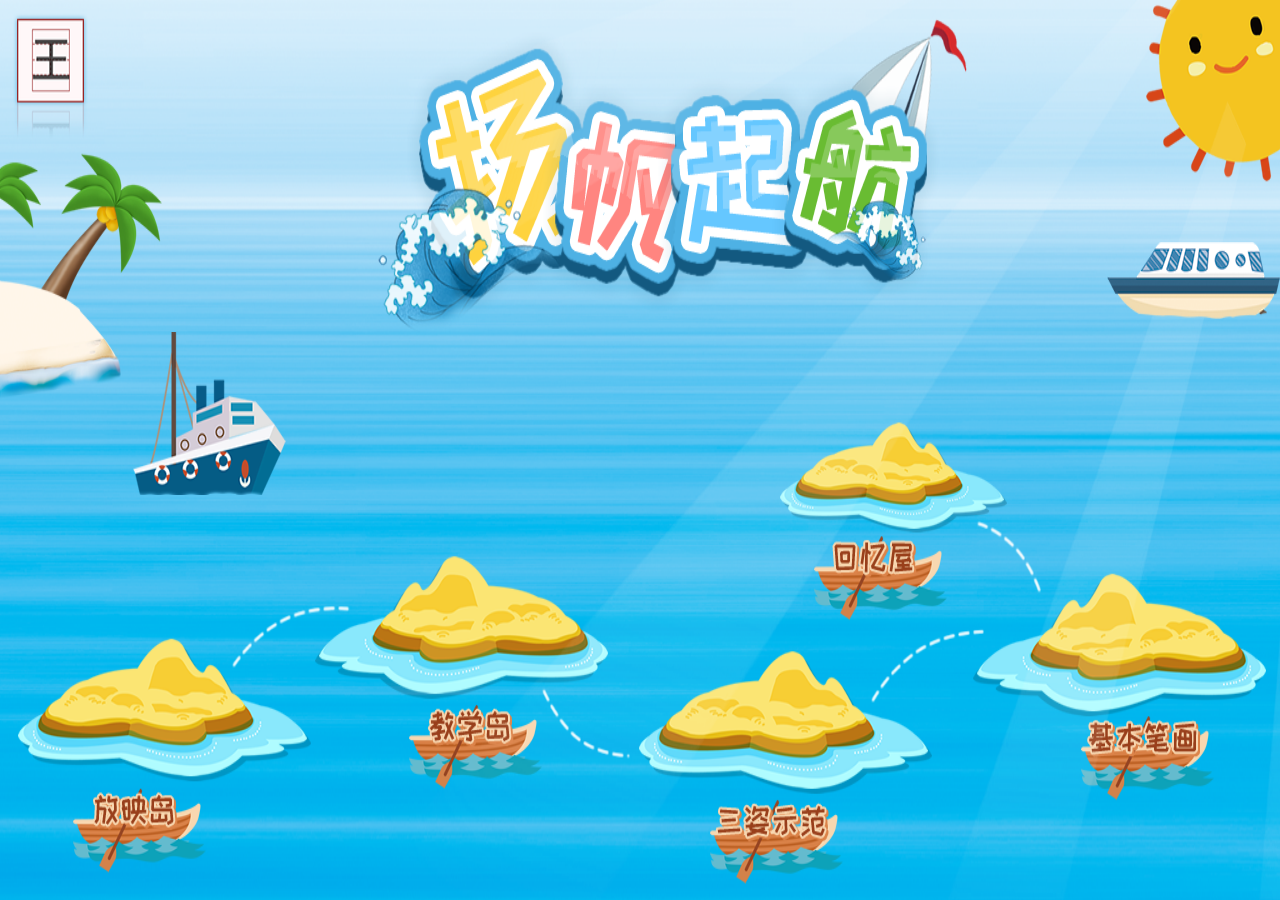
==== 4.html @ 97860fd4 "部分" ====
<!DOCTYPE html>
<html lang="en">

<head>
    <meta charset="UTF-8">
    <meta name="viewport" content="width=device-width, initial-scale=1.0">
    <meta http-equiv="X-UA-Compatible" content="ie=edge">
    <title>4</title>
    <link rel="stylesheet" href="css/reset.css">
    <link rel="stylesheet" href="css/4/index.css">

</head>

<body>
    <!-- 主体 -->
    <div id="main" class="main">
        <!-- 背景 -->
        <img src="img/4/bg.png" alt="背景" class="m_bg">
        <!-- 阳光 -->
        <img src="img/4/light.png" alt="阳光" class="m_light">
        <!-- 船 左 -->
        <img src="img/4/ship_left.png" alt="船" class="m_ship s_left">
        <!-- 船 右 -->
        <img src="img/4/ship_right.png" alt="船" class="m_ship s_right">
        <!-- 返回 -->
        <div class="m_back">
            <!-- 按钮 -->
            <img-btn src="img/4/" name="back" ></img-btn>
        </div>

    </div>
</body>
<script src="js/babel.min.js"></script>
<script src="js/vue.js"></script>
<script src="js/httpVueLoader.js"></script>
<script>
    var store = new Vue({
        el: ".main",
        components: {
            'img-btn': httpVueLoader('subunit/imgBtn.vue'),
        },
        data: {

        },
        methods: {},
    });
    console.log(1222222222)
</script>

</html>
---- css/4/index.css ----
.main .m_light {
  position: absolute;
  top: 0vh;
  left: 32.03125vw;
  width: 68.90625vw;
  height: 100vh;
  pointer-events: none;
}

.main .m_ship {
  position: absolute;
  pointer-events: none;
}

.main .m_ship.s_left {
  top: 36.94444vh;
  left: 10.39062vw;
  width: 11.95312vw;
  height: 18.05556vh;
}

.main .m_ship.s_right {
  top: 26.94444vh;
  left: 86.48438vw;
  width: 13.51562vw;
  height: 8.47222vh;
}
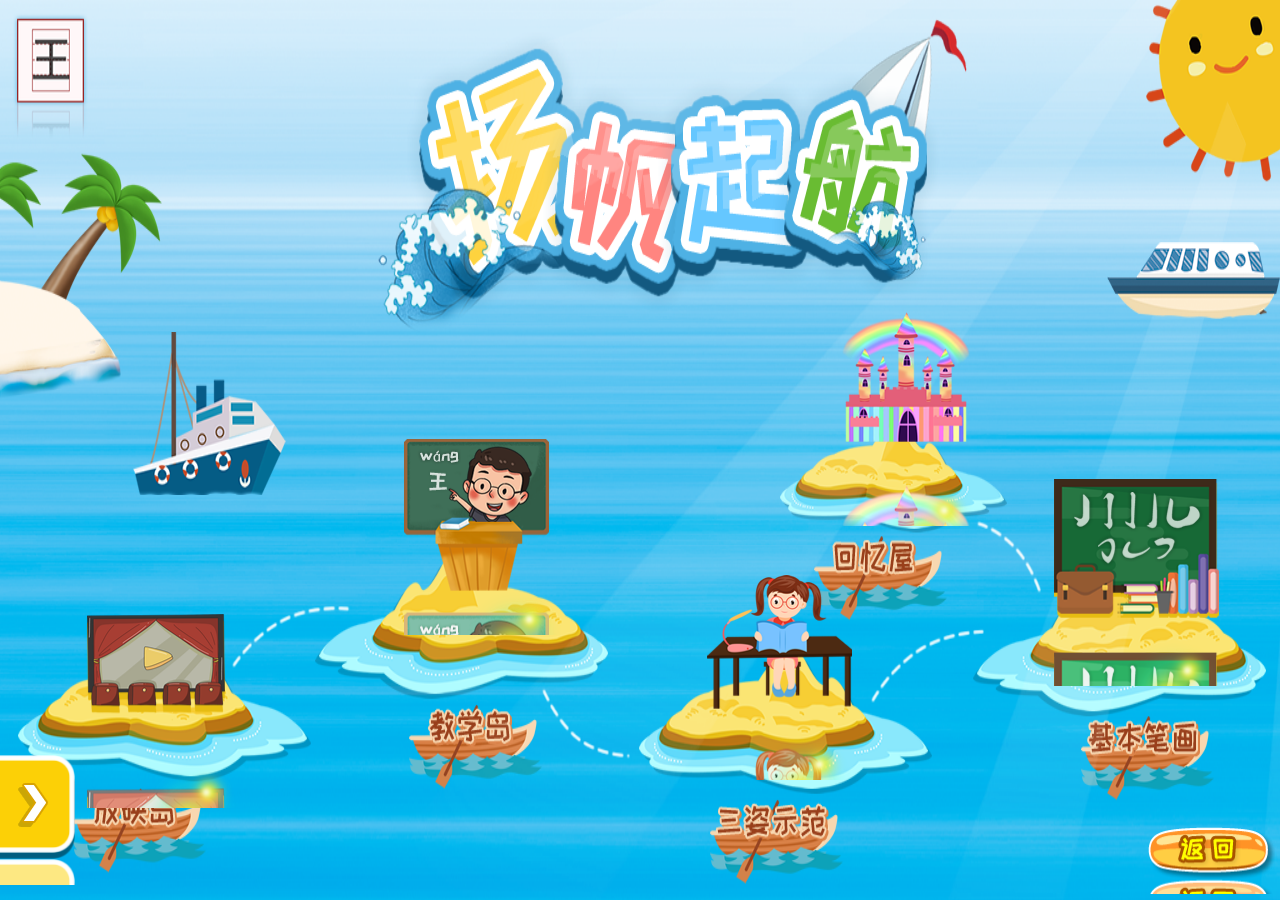
==== commit 5bb3cfff: "部分" ====
--- a/4.html
+++ b/4.html
@@ -23,11 +23,19 @@
         <!-- 船 右 -->
         <img src="img/4/ship_right.png" alt="船" class="m_ship s_right">
         <!-- 返回 -->
-        <div class="m_back">
-            <!-- 按钮 -->
-            <img-btn src="img/4/" name="back" ></img-btn>
-        </div>
-
+        <img-bg-btn class="m_back" src="img/4/back.png" height=53 name="back" @onclick="back"></img-bg-btn>
+        <!-- 侧边 -->
+        <img-bg-btn class="m_aside" src="img/4/aside.png" height=104 name="aside" @onclick="aside"></img-bg-btn>
+        <!-- 放映岛 -->
+        <img-bg-btn class="m_item i_0" src="img/4/0.png" height=174 name="0" @onclick="click"></img-bg-btn><!-- 放映岛 -->
+        <!-- 教学岛 -->
+        <img-bg-btn class="m_item i_1" src="img/4/1.png" height=174 name="1" @onclick="click"></img-bg-btn><!-- 放映岛 -->
+        <!-- 三姿示范 -->
+        <img-bg-btn class="m_item i_2" src="img/4/2.png" height=174 name="2" @onclick="click"></img-bg-btn><!-- 放映岛 -->
+        <!-- 回忆屋 -->
+        <img-bg-btn class="m_item i_3" src="img/4/3.png" height=174 name="3" @onclick="click"></img-bg-btn><!-- 放映岛 -->
+        <!-- 基本笔画 -->
+        <img-bg-btn class="m_item i_4" src="img/4/4.png" height=174 name="4" @onclick="click"></img-bg-btn>
     </div>
 </body>
 <script src="js/babel.min.js"></script>
@@ -38,13 +46,27 @@
         el: ".main",
         components: {
             'img-btn': httpVueLoader('subunit/imgBtn.vue'),
+            'img-bg-btn': httpVueLoader('subunit/imgBgBtn.vue'),
+            'gift': httpVueLoader('subunit/gift.vue'),
+
+
         },
         data: {
 
         },
-        methods: {},
+        methods: {
+            back(e) {
+                console.log('back', e)
+            },
+            aside(e) {
+                console.log('aside', e)
+
+            },
+            click(e) {
+                console.log('click', e)
+            }
+        },
     });
-    console.log(1222222222)
 </script>
 
 </html>--- a/css/4/index.css
+++ b/css/4/index.css
@@ -25,3 +25,51 @@
   width: 13.51562vw;
   height: 8.47222vh;
 }
+
+.main .m_back {
+  position: absolute;
+  top: 91.94444vh;
+  left: 89.6875vw;
+  width: 9.92188vw;
+  height: 7.36111vh;
+}
+
+.main .m_aside {
+  position: absolute;
+  z-index: 9999;
+  top: 83.88889vh;
+  left: 0;
+  width: 5.85938vw;
+  height: 14.44444vh;
+}
+
+.main .m_item {
+  position: absolute;
+  width: 12.89062vw;
+  height: 24.16667vh;
+}
+
+.main .m_item.i_0 {
+  top: 65.55556vh;
+  left: 5.78125vw;
+}
+
+.main .m_item.i_1 {
+  top: 46.38889vh;
+  left: 31.01562vw;
+}
+
+.main .m_item.i_2 {
+  top: 62.5vh;
+  left: 53.67188vw;
+}
+
+.main .m_item.i_3 {
+  top: 34.30556vh;
+  left: 63.4375vw;
+}
+
+.main .m_item.i_4 {
+  top: 52.08333vh;
+  left: 82.34375vw;
+}
